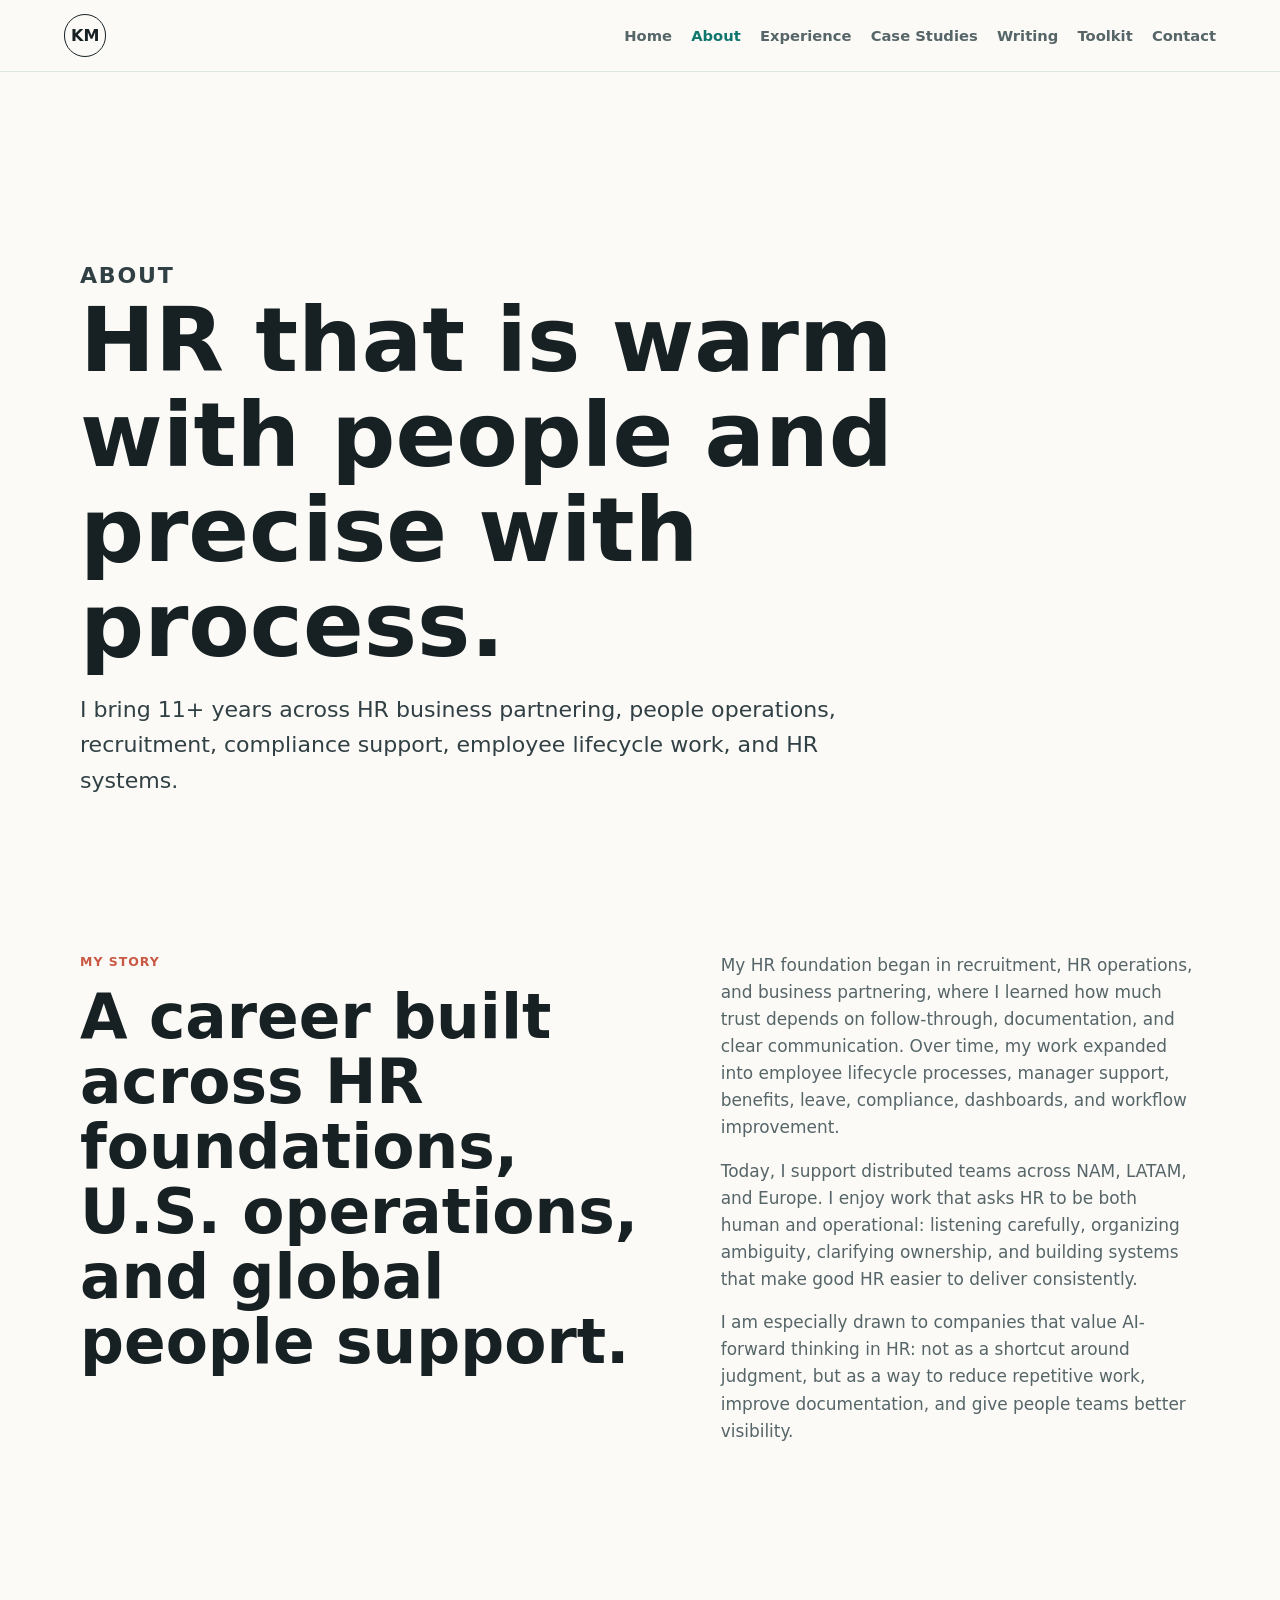
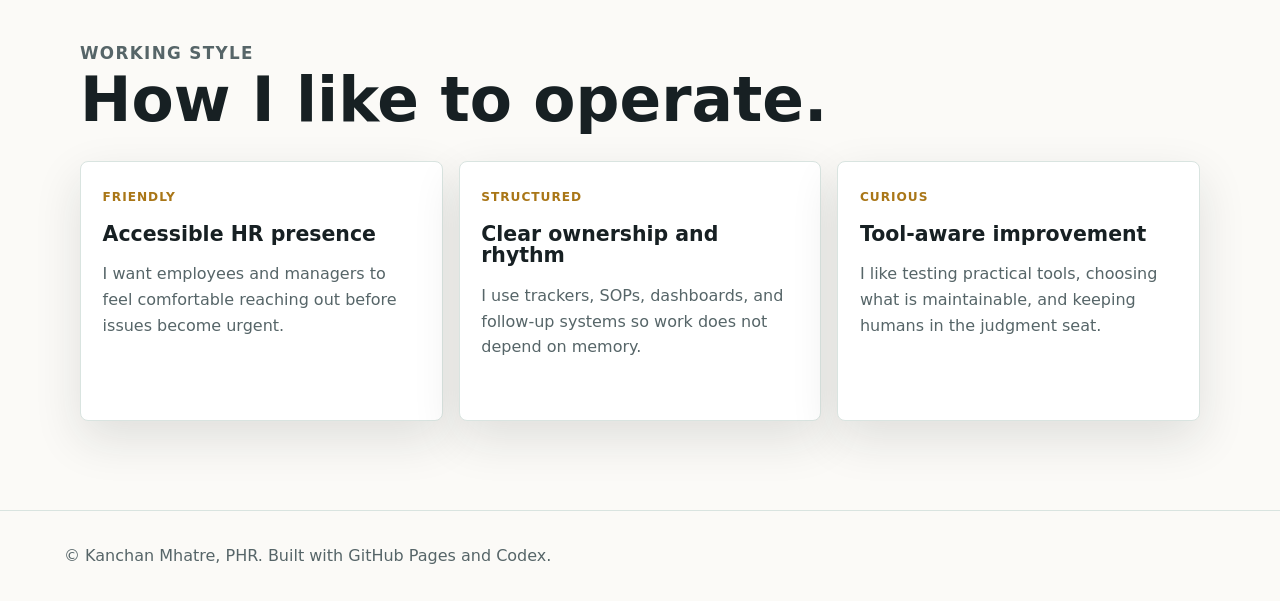
==== about.html @ 6a4d769d "Create shipping-ready portfolio pages" ====
<!doctype html>
<html lang="en">
  <head>
    <meta charset="utf-8">
    <meta name="viewport" content="width=device-width, initial-scale=1">
    <meta name="description" content="About Kanchan Mhatre, PHR: HRBP and People Operations professional with global HR operations and AI-enabled process improvement experience.">
    <title>About | Kanchan Mhatre, PHR</title>
    <link rel="stylesheet" href="styles.css">
  </head>
  <body>
    <header class="site-header">
      <a class="brand" href="index.html" aria-label="Kanchan Mhatre home">KM</a>
      <nav aria-label="Primary navigation">
        <a href="index.html">Home</a>
        <a aria-current="page" href="about.html">About</a>
        <a href="experience.html">Experience</a>
        <a href="case-studies.html">Case Studies</a>
        <a href="writing.html">Writing</a>
        <a href="toolkit.html">Toolkit</a>
        <a href="contact.html">Contact</a>
      </nav>
    </header>

    <main class="page">
      <section class="page-hero">
        <p class="eyebrow">About</p>
        <h1>HR that is warm with people and precise with process.</h1>
        <p>
          I bring 11+ years across HR business partnering, people operations,
          recruitment, compliance support, employee lifecycle work, and HR systems.
        </p>
      </section>

      <section class="section split">
        <div>
          <p class="eyebrow">My Story</p>
          <h2>A career built across HR foundations, U.S. operations, and global people support.</h2>
        </div>
        <div class="copy-stack">
          <p>
            My HR foundation began in recruitment, HR operations, and business
            partnering, where I learned how much trust depends on follow-through,
            documentation, and clear communication. Over time, my work expanded into
            employee lifecycle processes, manager support, benefits, leave, compliance,
            dashboards, and workflow improvement.
          </p>
          <p>
            Today, I support distributed teams across NAM, LATAM, and Europe. I enjoy
            work that asks HR to be both human and operational: listening carefully,
            organizing ambiguity, clarifying ownership, and building systems that make
            good HR easier to deliver consistently.
          </p>
          <p>
            I am especially drawn to companies that value AI-forward thinking in HR:
            not as a shortcut around judgment, but as a way to reduce repetitive work,
            improve documentation, and give people teams better visibility.
          </p>
        </div>
      </section>

      <section class="section">
        <div class="section-heading">
          <p class="eyebrow">Working Style</p>
          <h2>How I like to operate.</h2>
        </div>
        <div class="card-grid three">
          <article class="card">
            <span class="card-tag">Friendly</span>
            <h3>Accessible HR presence</h3>
            <p>I want employees and managers to feel comfortable reaching out before issues become urgent.</p>
          </article>
          <article class="card">
            <span class="card-tag">Structured</span>
            <h3>Clear ownership and rhythm</h3>
            <p>I use trackers, SOPs, dashboards, and follow-up systems so work does not depend on memory.</p>
          </article>
          <article class="card">
            <span class="card-tag">Curious</span>
            <h3>Tool-aware improvement</h3>
            <p>I like testing practical tools, choosing what is maintainable, and keeping humans in the judgment seat.</p>
          </article>
        </div>
      </section>
    </main>

    <footer>
      <p>© <span id="year"></span> Kanchan Mhatre, PHR. Built with GitHub Pages and Codex.</p>
    </footer>
    <script src="script.js"></script>
  </body>
</html>
---- styles.css ----
:root {
  color-scheme: light;
  --ink: #172023;
  --muted: #566568;
  --paper: #fbfaf7;
  --panel: #ffffff;
  --line: #d9e4e0;
  --teal: #0f766e;
  --coral: #c95845;
  --gold: #a97617;
  --sage: #eaf1ec;
  --shadow: 0 18px 48px rgba(22, 32, 35, 0.12);
}

* {
  box-sizing: border-box;
}

html {
  scroll-behavior: smooth;
}

body {
  margin: 0;
  background: var(--paper);
  color: var(--ink);
  font-family: Inter, ui-sans-serif, system-ui, -apple-system, BlinkMacSystemFont, "Segoe UI", sans-serif;
  line-height: 1.6;
}

a {
  color: inherit;
}

.site-header {
  position: sticky;
  z-index: 10;
  top: 0;
  display: flex;
  align-items: center;
  justify-content: space-between;
  gap: 1rem;
  padding: 0.9rem clamp(1rem, 5vw, 4rem);
  background: rgba(251, 250, 247, 0.92);
  border-bottom: 1px solid rgba(217, 228, 224, 0.92);
  backdrop-filter: blur(18px);
}

.brand {
  display: inline-grid;
  width: 2.65rem;
  height: 2.65rem;
  flex: 0 0 auto;
  place-items: center;
  border: 1px solid var(--ink);
  border-radius: 50%;
  font-weight: 850;
  text-decoration: none;
}

nav {
  display: flex;
  flex-wrap: wrap;
  justify-content: flex-end;
  gap: clamp(0.6rem, 1.8vw, 1.2rem);
  color: var(--muted);
  font-size: 0.92rem;
  font-weight: 750;
}

nav a,
.contact-links a,
.article-link {
  text-decoration: none;
}

nav a:hover,
nav a[aria-current="page"],
.contact-links a:hover,
.article-link:hover {
  color: var(--teal);
}

.hero {
  position: relative;
  min-height: 88vh;
  display: grid;
  align-items: end;
  padding: 7rem clamp(1rem, 6vw, 5rem) 5rem;
  overflow: hidden;
}

.hero::after {
  content: "";
  position: absolute;
  inset: 0;
  background:
    linear-gradient(90deg, rgba(251, 250, 247, 0.98) 0%, rgba(251, 250, 247, 0.86) 52%, rgba(251, 250, 247, 0.28) 100%),
    linear-gradient(0deg, rgba(23, 32, 35, 0.18), rgba(23, 32, 35, 0));
}

.hero-image {
  position: absolute;
  inset: 0;
  width: 100%;
  height: 100%;
  object-fit: cover;
}

.hero-content {
  position: relative;
  z-index: 1;
  max-width: 840px;
}

.page {
  padding-top: clamp(2.5rem, 5vw, 4rem);
}

.page-hero,
.section {
  width: min(1120px, calc(100% - 2rem));
  margin: 0 auto;
}

.page-hero {
  padding: clamp(3rem, 8vw, 7rem) 0 clamp(2.5rem, 5vw, 4rem);
}

.section {
  padding: clamp(3.5rem, 7vw, 6.5rem) 0;
}

.eyebrow {
  margin: 0 0 0.75rem;
  color: var(--coral);
  font-size: 0.78rem;
  font-weight: 850;
  letter-spacing: 0.08em;
  text-transform: uppercase;
}

h1,
h2,
h3,
p,
li {
  overflow-wrap: anywhere;
}

h1,
h2,
h3 {
  margin: 0;
  line-height: 1.06;
}

h1 {
  max-width: 10ch;
  font-size: clamp(3.8rem, 11vw, 8.5rem);
}

.page-hero h1 {
  max-width: 980px;
  font-size: clamp(3rem, 7vw, 6.4rem);
}

h2 {
  font-size: clamp(2rem, 4.8vw, 4rem);
}

h3 {
  font-size: 1.28rem;
}

.lede,
.page-hero p {
  max-width: 760px;
  color: #314044;
  font-size: clamp(1.08rem, 2vw, 1.38rem);
}

.lede {
  margin: 1.5rem 0 0;
}

.page-hero p {
  margin: 1.2rem 0 0;
}

.hero-actions {
  display: flex;
  flex-wrap: wrap;
  gap: 0.8rem;
  margin-top: 2rem;
}

.button {
  display: inline-flex;
  min-height: 3rem;
  align-items: center;
  justify-content: center;
  padding: 0.8rem 1.1rem;
  border: 1px solid var(--ink);
  border-radius: 6px;
  font-weight: 850;
  text-decoration: none;
}

.button.primary {
  background: var(--ink);
  color: white;
}

.button.secondary {
  background: rgba(255, 255, 255, 0.78);
}

.split,
.credentials,
.contact-panel {
  display: grid;
  grid-template-columns: minmax(0, 1fr) minmax(300px, 0.85fr);
  gap: clamp(2rem, 6vw, 5rem);
  align-items: start;
}

.copy-stack p {
  margin: 0;
  color: var(--muted);
  font-size: 1.06rem;
}

.copy-stack p + p {
  margin-top: 1rem;
}

.stats {
  display: grid;
  grid-template-columns: repeat(4, minmax(0, 1fr));
  gap: 1rem;
  padding-top: 0;
}

.stat {
  min-height: 174px;
  padding: 1.35rem;
  background: var(--sage);
  border: 1px solid var(--line);
  border-radius: 8px;
}

.stat strong {
  display: block;
  color: var(--teal);
  font-size: clamp(2.4rem, 5vw, 4rem);
  line-height: 1;
}

.stat span {
  display: block;
  margin-top: 0.8rem;
  color: #334245;
  font-weight: 750;
}

.section-heading {
  max-width: 880px;
  margin-bottom: 1.8rem;
}

.section-heading p {
  max-width: 720px;
  margin: 1rem 0 0;
  color: var(--muted);
  font-size: 1.05rem;
}

.card-grid,
.case-columns,
.tool-grid {
  display: grid;
  gap: 1rem;
}

.card-grid {
  grid-template-columns: repeat(4, minmax(0, 1fr));
}

.card-grid.three,
.case-columns,
.tool-grid {
  grid-template-columns: repeat(3, minmax(0, 1fr));
}

.card,
.tool-group {
  min-height: 260px;
  padding: 1.35rem;
  background: var(--panel);
  border: 1px solid var(--line);
  border-radius: 8px;
  box-shadow: var(--shadow);
}

.card p,
.tool-group p {
  margin: 1rem 0 0;
  color: var(--muted);
}

.card-tag {
  display: inline-flex;
  margin-bottom: 1rem;
  color: var(--gold);
  font-size: 0.76rem;
  font-weight: 850;
  letter-spacing: 0.08em;
  text-transform: uppercase;
}

.feature-band {
  display: flex;
  align-items: center;
  justify-content: space-between;
  gap: 2rem;
  padding: clamp(2rem, 5vw, 3.5rem);
  background: var(--ink);
  color: white;
  border-radius: 8px;
}

.feature-band p {
  max-width: 720px;
  color: rgba(255, 255, 255, 0.78);
}

.feature-band .button.primary {
  flex: 0 0 auto;
  border-color: white;
  background: white;
  color: var(--ink);
}

.article-list {
  display: grid;
  gap: 1rem;
}

.article-link {
  display: grid;
  gap: 0.45rem;
  padding: 1.25rem;
  background: var(--panel);
  border: 1px solid var(--line);
  border-radius: 8px;
}

.article-link span {
  color: var(--gold);
  font-size: 0.78rem;
  font-weight: 850;
  letter-spacing: 0.08em;
  text-transform: uppercase;
}

.article-link strong {
  font-size: clamp(1.2rem, 2vw, 1.65rem);
  line-height: 1.18;
}

.muted-link {
  color: var(--ink);
  opacity: 0.78;
}

.timeline {
  display: grid;
  gap: 1rem;
}

.role {
  display: grid;
  grid-template-columns: minmax(240px, 0.52fr) minmax(0, 1fr);
  gap: clamp(1rem, 4vw, 3rem);
  padding: 1.4rem 0;
  border-top: 1px solid var(--line);
}

.role:first-child {
  border-top: 0;
}

.role-meta {
  margin: 0.55rem 0 0;
  color: var(--muted);
  font-size: 0.96rem;
  font-weight: 750;
}

.clean-list {
  margin: 1.2rem 0 0;
  padding-left: 1.1rem;
  color: var(--muted);
}

.clean-list li + li {
  margin-top: 0.65rem;
}

.case-detail {
  border-top: 1px solid var(--line);
}

.case-detail h2 {
  max-width: 920px;
  margin-bottom: 1.6rem;
}

.case-columns > div {
  min-height: 230px;
  padding: 1.25rem;
  background: var(--panel);
  border: 1px solid var(--line);
  border-radius: 8px;
}

.case-columns p {
  margin: 0.85rem 0 0;
  color: var(--muted);
}

.blog-post {
  max-width: 920px;
  border-top: 1px solid var(--line);
}

.blog-kicker {
  display: flex;
  flex-wrap: wrap;
  gap: 0.65rem 1rem;
  align-items: center;
  margin-bottom: 1rem;
  color: var(--gold);
  font-size: 0.78rem;
  font-weight: 850;
  letter-spacing: 0.08em;
  text-transform: uppercase;
}

.blog-kicker time {
  color: var(--muted);
}

.blog-post h2 {
  max-width: 820px;
  font-size: clamp(2rem, 5vw, 4rem);
}

.blog-post p {
  max-width: 780px;
  margin: 1.1rem 0 0;
  color: #405053;
  font-size: 1.08rem;
}

.pill-list {
  display: flex;
  flex-wrap: wrap;
  gap: 0.55rem;
  margin: 1.2rem 0 0;
  padding: 0;
  list-style: none;
}

.pill-list li {
  padding: 0.45rem 0.7rem;
  background: white;
  border: 1px solid var(--line);
  border-radius: 999px;
  color: #334245;
  font-size: 0.94rem;
  font-weight: 750;
}

.contact-links {
  display: grid;
  gap: 0.85rem;
  margin: 0;
  color: var(--muted);
  font-size: 1.08rem;
}

.contact-links a {
  padding-bottom: 0.3rem;
  border-bottom: 1px solid var(--line);
  color: var(--ink);
  font-weight: 850;
}

footer {
  padding: 2rem clamp(1rem, 5vw, 4rem);
  color: var(--muted);
  border-top: 1px solid var(--line);
}

footer p {
  margin: 0;
}

@media (max-width: 980px) {
  .stats,
  .card-grid,
  .card-grid.three,
  .case-columns,
  .tool-grid {
    grid-template-columns: repeat(2, minmax(0, 1fr));
  }

  nav {
    max-width: 650px;
  }
}

@media (max-width: 760px) {
  .hero {
    min-height: 82vh;
    padding-top: 4rem;
  }

  .hero::after {
    background:
      linear-gradient(180deg, rgba(251, 250, 247, 0.96) 0%, rgba(251, 250, 247, 0.82) 58%, rgba(251, 250, 247, 0.22) 100%),
      linear-gradient(0deg, rgba(23, 32, 35, 0.18), rgba(23, 32, 35, 0));
  }

  .site-header {
    align-items: flex-start;
  }

  .split,
  .credentials,
  .contact-panel,
  .role,
  .feature-band,
  .stats,
  .card-grid,
  .card-grid.three,
  .case-columns,
  .tool-grid {
    grid-template-columns: 1fr;
  }

  .feature-band {
    display: grid;
  }
}

@media (max-width: 560px) {
  nav {
    max-width: 310px;
    gap: 0.45rem 0.7rem;
    font-size: 0.84rem;
  }

  .brand {
    width: 2.45rem;
    height: 2.45rem;
  }

  h1 {
    font-size: clamp(3.25rem, 17vw, 5.2rem);
  }
}
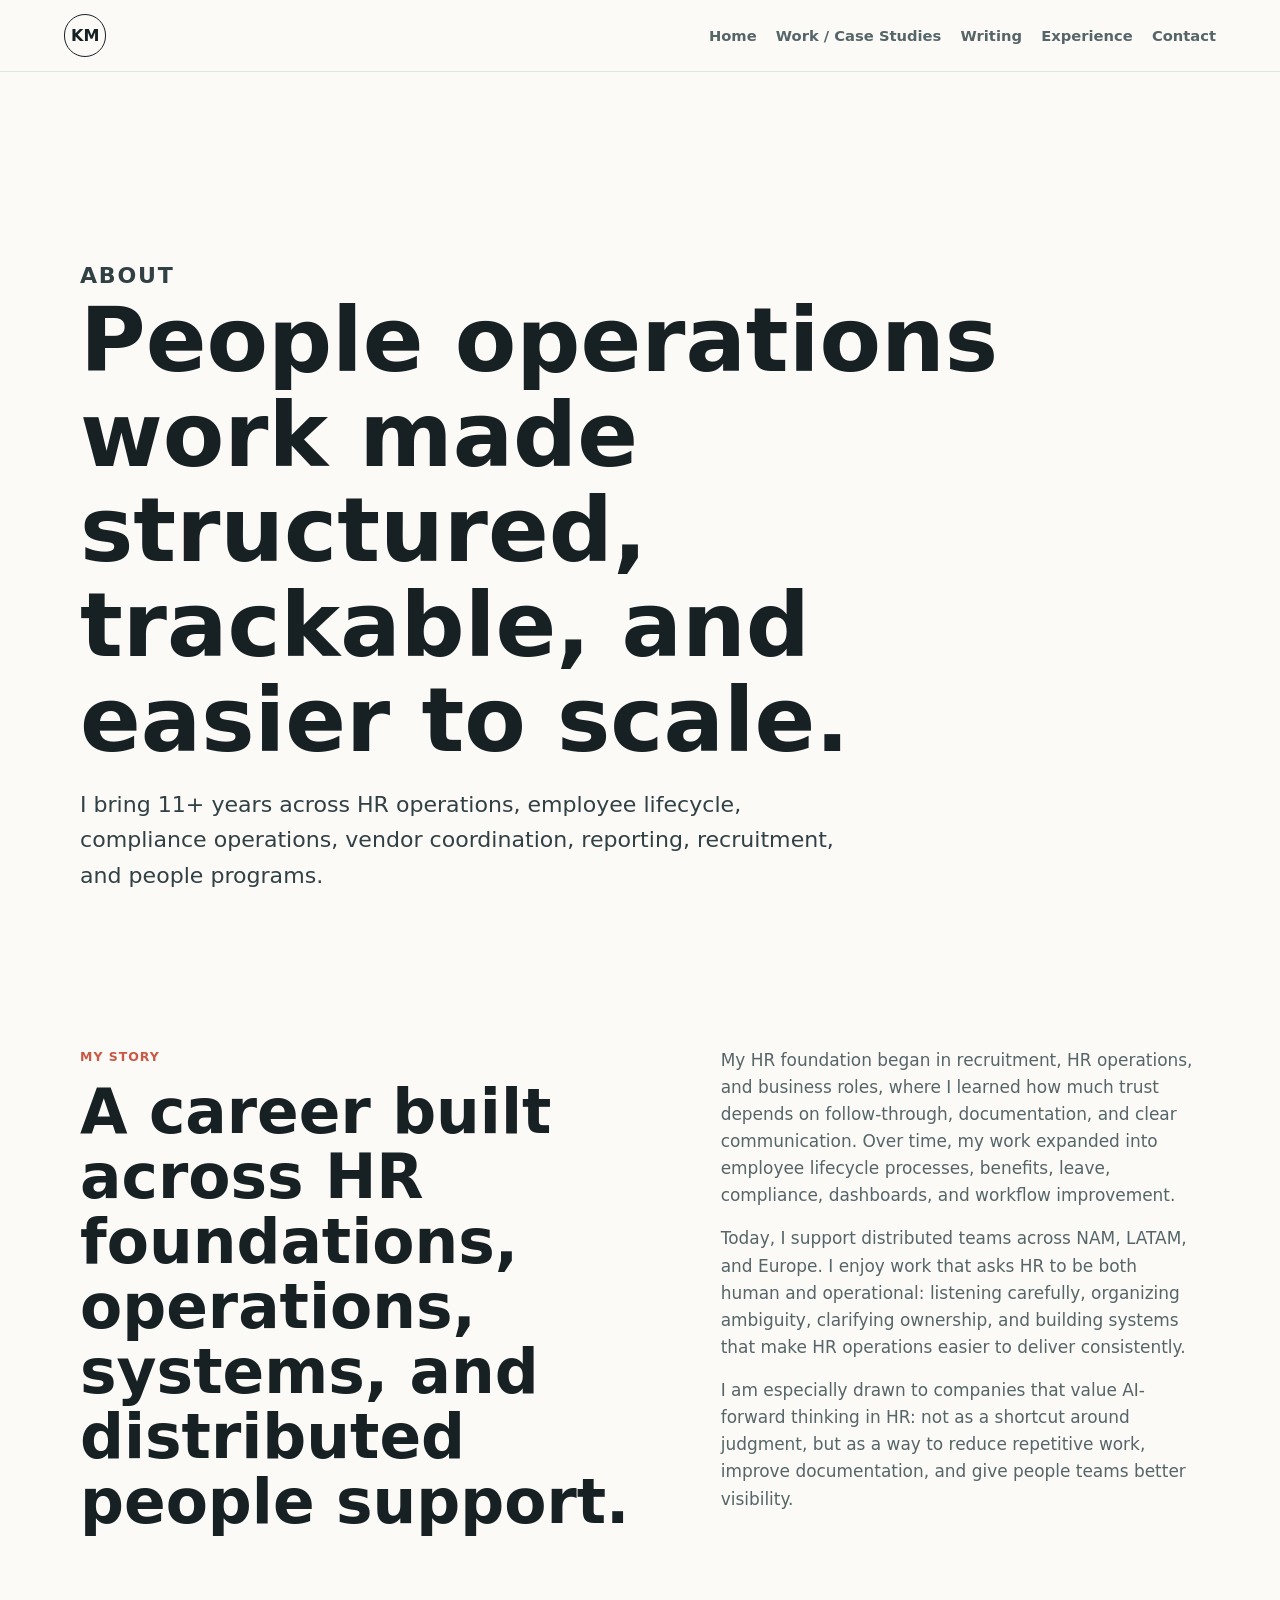
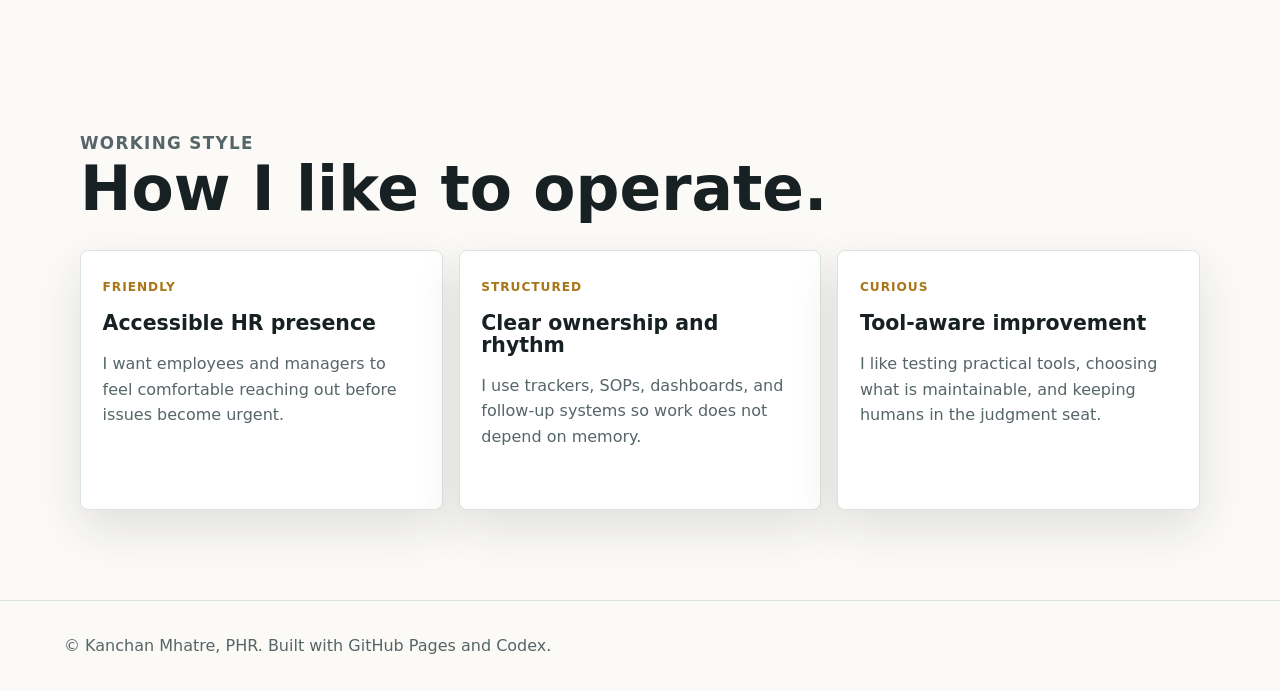
==== commit 8a3de80e: "Reposition site for People Ops systems work" ====
--- a/about.html
+++ b/about.html
@@ -3,7 +3,7 @@
   <head>
     <meta charset="utf-8">
     <meta name="viewport" content="width=device-width, initial-scale=1">
-    <meta name="description" content="About Kanchan Mhatre, PHR: HRBP and People Operations professional with global HR operations and AI-enabled process improvement experience.">
+    <meta name="description" content="About Kanchan Mhatre, PHR: People Operations, HR Operations, HR Systems, workflow design, documentation, and scalable HR processes.">
     <title>About | Kanchan Mhatre, PHR</title>
     <link rel="stylesheet" href="styles.css">
   </head>
@@ -12,11 +12,9 @@
       <a class="brand" href="index.html" aria-label="Kanchan Mhatre home">KM</a>
       <nav aria-label="Primary navigation">
         <a href="index.html">Home</a>
-        <a aria-current="page" href="about.html">About</a>
+        <a href="case-studies.html">Work / Case Studies</a>
+        <a href="writing.html">Writing</a>
         <a href="experience.html">Experience</a>
-        <a href="case-studies.html">Case Studies</a>
-        <a href="writing.html">Writing</a>
-        <a href="toolkit.html">Toolkit</a>
         <a href="contact.html">Contact</a>
       </nav>
     </header>
@@ -24,31 +22,31 @@
     <main class="page">
       <section class="page-hero">
         <p class="eyebrow">About</p>
-        <h1>HR that is warm with people and precise with process.</h1>
+        <h1>People operations work made structured, trackable, and easier to scale.</h1>
         <p>
-          I bring 11+ years across HR business partnering, people operations,
-          recruitment, compliance support, employee lifecycle work, and HR systems.
+          I bring 11+ years across HR operations, employee lifecycle, compliance
+          operations, vendor coordination, reporting, recruitment, and people programs.
         </p>
       </section>
 
       <section class="section split">
         <div>
           <p class="eyebrow">My Story</p>
-          <h2>A career built across HR foundations, U.S. operations, and global people support.</h2>
+          <h2>A career built across HR foundations, operations, systems, and distributed people support.</h2>
         </div>
         <div class="copy-stack">
           <p>
             My HR foundation began in recruitment, HR operations, and business
-            partnering, where I learned how much trust depends on follow-through,
+            roles, where I learned how much trust depends on follow-through,
             documentation, and clear communication. Over time, my work expanded into
-            employee lifecycle processes, manager support, benefits, leave, compliance,
+            employee lifecycle processes, benefits, leave, compliance,
             dashboards, and workflow improvement.
           </p>
           <p>
             Today, I support distributed teams across NAM, LATAM, and Europe. I enjoy
             work that asks HR to be both human and operational: listening carefully,
             organizing ambiguity, clarifying ownership, and building systems that make
-            good HR easier to deliver consistently.
+            HR operations easier to deliver consistently.
           </p>
           <p>
             I am especially drawn to companies that value AI-forward thinking in HR:
--- a/styles.css
+++ b/styles.css
@@ -277,7 +277,7 @@
 }
 
 .card-grid,
-.case-columns,
+.case-grid,
 .tool-grid {
   display: grid;
   gap: 1rem;
@@ -288,12 +288,20 @@
 }
 
 .card-grid.three,
-.case-columns,
 .tool-grid {
   grid-template-columns: repeat(3, minmax(0, 1fr));
 }
 
+.card-grid.five {
+  grid-template-columns: repeat(5, minmax(0, 1fr));
+}
+
+.case-grid {
+  grid-template-columns: repeat(2, minmax(0, 1fr));
+}
+
 .card,
+.case-grid article,
 .tool-group {
   min-height: 260px;
   padding: 1.35rem;
@@ -304,6 +312,7 @@
 }
 
 .card p,
+.case-grid p,
 .tool-group p {
   margin: 1rem 0 0;
   color: var(--muted);
@@ -408,26 +417,13 @@
   margin-top: 0.65rem;
 }
 
-.case-detail {
+.case-study {
   border-top: 1px solid var(--line);
 }
 
-.case-detail h2 {
+.case-study h2 {
   max-width: 920px;
   margin-bottom: 1.6rem;
-}
-
-.case-columns > div {
-  min-height: 230px;
-  padding: 1.25rem;
-  background: var(--panel);
-  border: 1px solid var(--line);
-  border-radius: 8px;
-}
-
-.case-columns p {
-  margin: 0.85rem 0 0;
-  color: var(--muted);
 }
 
 .blog-post {
@@ -464,6 +460,12 @@
   font-size: 1.08rem;
 }
 
+.blog-post .excerpt {
+  color: #314044;
+  font-size: 1.2rem;
+  font-weight: 650;
+}
+
 .pill-list {
   display: flex;
   flex-wrap: wrap;
@@ -512,7 +514,8 @@
   .stats,
   .card-grid,
   .card-grid.three,
-  .case-columns,
+  .card-grid.five,
+  .case-grid,
   .tool-grid {
     grid-template-columns: repeat(2, minmax(0, 1fr));
   }
@@ -546,7 +549,8 @@
   .stats,
   .card-grid,
   .card-grid.three,
-  .case-columns,
+  .card-grid.five,
+  .case-grid,
   .tool-grid {
     grid-template-columns: 1fr;
   }
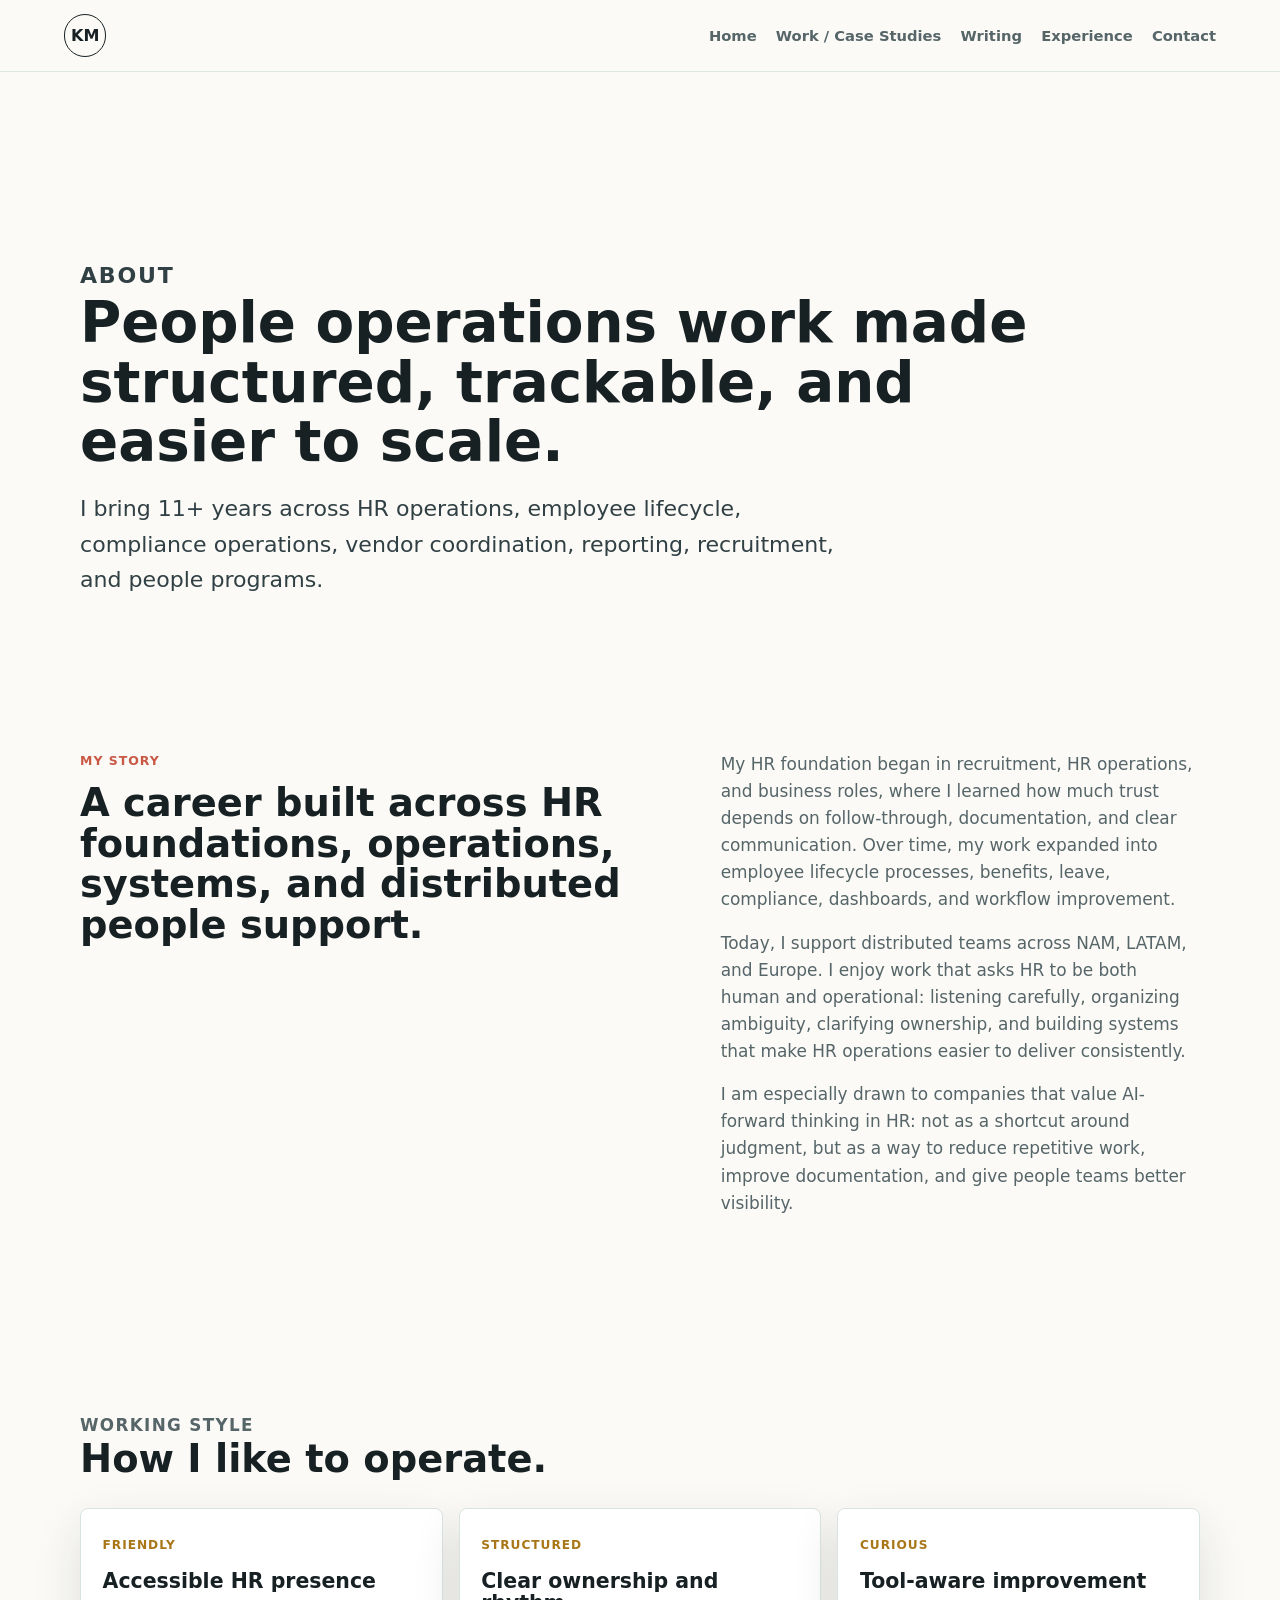
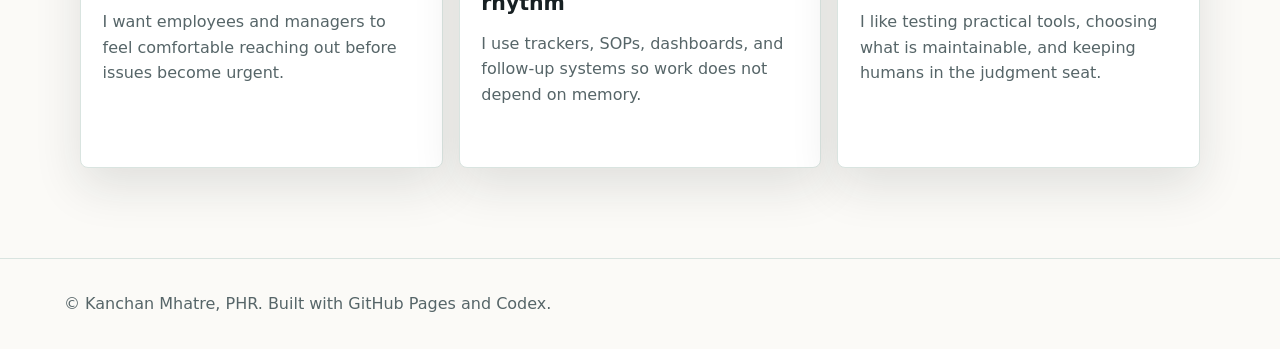
==== commit 31d2429a: "Force fresh stylesheet on portfolio pages" ====
--- a/about.html
+++ b/about.html
@@ -5,7 +5,7 @@
     <meta name="viewport" content="width=device-width, initial-scale=1">
     <meta name="description" content="About Kanchan Mhatre, PHR: People Operations, HR Operations, HR Systems, workflow design, documentation, and scalable HR processes.">
     <title>About | Kanchan Mhatre, PHR</title>
-    <link rel="stylesheet" href="styles.css">
+    <link rel="stylesheet" href="styles.css?v=20260704-namefirst">
   </head>
   <body>
     <header class="site-header">
--- a/styles.css
+++ b/styles.css
@@ -83,10 +83,10 @@
 
 .hero {
   position: relative;
-  min-height: 88vh;
-  display: grid;
-  align-items: end;
-  padding: 7rem clamp(1rem, 6vw, 5rem) 5rem;
+  min-height: 72vh;
+  display: grid;
+  align-items: center;
+  padding: 5rem clamp(1rem, 6vw, 5rem) 4rem;
   overflow: hidden;
 }
 
@@ -110,7 +110,7 @@
 .hero-content {
   position: relative;
   z-index: 1;
-  max-width: 840px;
+  max-width: 880px;
 }
 
 .page {
@@ -156,17 +156,32 @@
 }
 
 h1 {
-  max-width: 10ch;
-  font-size: clamp(3.8rem, 11vw, 8.5rem);
+  max-width: 760px;
+  font-size: clamp(2.6rem, 5.4vw, 4.55rem);
+  letter-spacing: 0;
+}
+
+.hero h1 {
+  max-width: 920px;
+  font-size: clamp(3.2rem, 6vw, 5.1rem);
+}
+
+.hero-title {
+  max-width: 880px;
+  margin: 0.65rem 0 0;
+  color: #314044;
+  font-size: clamp(1.55rem, 3vw, 2.35rem);
+  font-weight: 850;
+  line-height: 1.12;
 }
 
 .page-hero h1 {
   max-width: 980px;
-  font-size: clamp(3rem, 7vw, 6.4rem);
+  font-size: clamp(2.25rem, 4.4vw, 3.75rem);
 }
 
 h2 {
-  font-size: clamp(2rem, 4.8vw, 4rem);
+  font-size: clamp(1.65rem, 3vw, 2.65rem);
 }
 
 h3 {
@@ -182,6 +197,13 @@
 
 .lede {
   margin: 1.5rem 0 0;
+}
+
+.hero-body {
+  max-width: 760px;
+  margin: 1rem 0 0;
+  color: var(--muted);
+  font-size: 1.05rem;
 }
 
 .page-hero p {
@@ -450,7 +472,7 @@
 
 .blog-post h2 {
   max-width: 820px;
-  font-size: clamp(2rem, 5vw, 4rem);
+  font-size: clamp(1.9rem, 4vw, 3.2rem);
 }
 
 .blog-post p {
@@ -527,8 +549,8 @@
 
 @media (max-width: 760px) {
   .hero {
-    min-height: 82vh;
-    padding-top: 4rem;
+    min-height: auto;
+    padding-top: 4.5rem;
   }
 
   .hero::after {
@@ -573,6 +595,14 @@
   }
 
   h1 {
-    font-size: clamp(3.25rem, 17vw, 5.2rem);
-  }
-}
+    font-size: clamp(2.3rem, 11vw, 3.45rem);
+  }
+
+  .hero h1 {
+    font-size: clamp(3rem, 13vw, 4.2rem);
+  }
+
+  .hero-title {
+    font-size: clamp(1.35rem, 7vw, 2rem);
+  }
+}
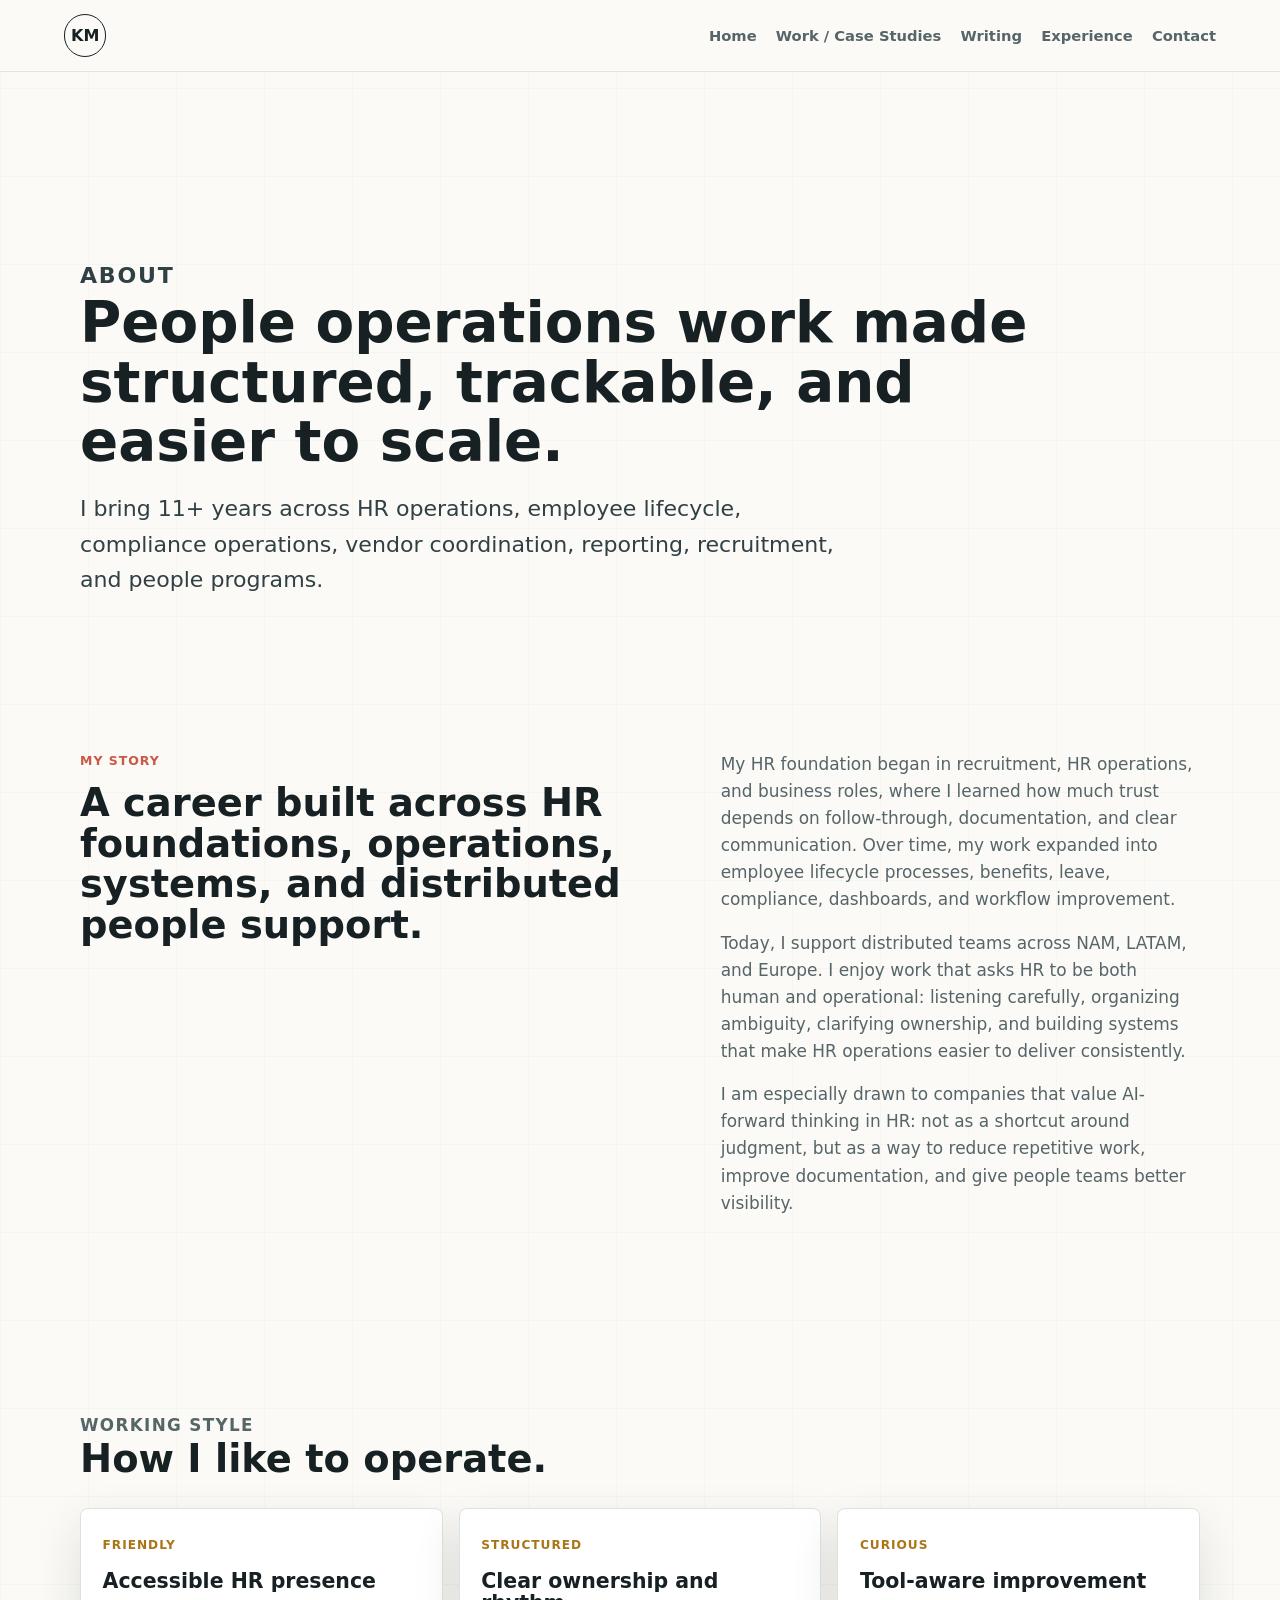
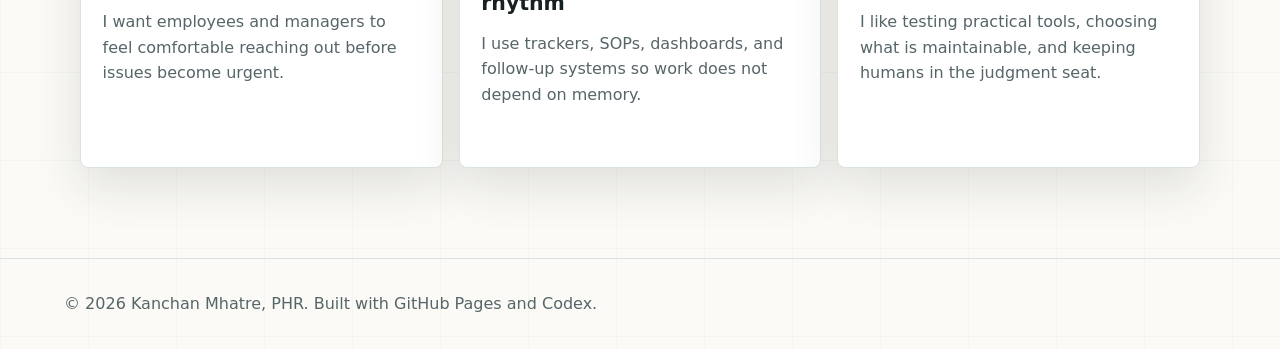
==== commit 3075618c: "Add proof-focused homepage polish" ====
--- a/about.html
+++ b/about.html
@@ -5,7 +5,7 @@
     <meta name="viewport" content="width=device-width, initial-scale=1">
     <meta name="description" content="About Kanchan Mhatre, PHR: People Operations, HR Operations, HR Systems, workflow design, documentation, and scalable HR processes.">
     <title>About | Kanchan Mhatre, PHR</title>
-    <link rel="stylesheet" href="styles.css?v=20260704-namefirst">
+    <link rel="stylesheet" href="styles.css?v=20260704-proof">
   </head>
   <body>
     <header class="site-header">
--- a/styles.css
+++ b/styles.css
@@ -9,7 +9,10 @@
   --coral: #c95845;
   --gold: #a97617;
   --sage: #eaf1ec;
+  --rose-soft: #f6e9e5;
+  --blue-soft: #e7eef4;
   --shadow: 0 18px 48px rgba(22, 32, 35, 0.12);
+  --sharp-shadow: 0 24px 70px rgba(23, 32, 35, 0.14);
 }
 
 * {
@@ -22,7 +25,11 @@
 
 body {
   margin: 0;
-  background: var(--paper);
+  background:
+    linear-gradient(rgba(15, 118, 110, 0.035) 1px, transparent 1px),
+    linear-gradient(90deg, rgba(169, 118, 23, 0.035) 1px, transparent 1px),
+    var(--paper);
+  background-size: 88px 88px;
   color: var(--ink);
   font-family: Inter, ui-sans-serif, system-ui, -apple-system, BlinkMacSystemFont, "Segoe UI", sans-serif;
   line-height: 1.6;
@@ -30,6 +37,16 @@
 
 a {
   color: inherit;
+}
+
+.progress-bar {
+  position: fixed;
+  z-index: 30;
+  top: 0;
+  left: 0;
+  width: 0%;
+  height: 3px;
+  background: linear-gradient(90deg, var(--teal), var(--gold), var(--coral));
 }
 
 .site-header {
@@ -113,6 +130,29 @@
   max-width: 880px;
 }
 
+.availability {
+  display: inline-flex;
+  align-items: center;
+  gap: 0.6rem;
+  margin-bottom: 1.4rem;
+  padding: 0.5rem 0.8rem;
+  background: rgba(255, 255, 255, 0.74);
+  border: 1px solid rgba(217, 228, 224, 0.96);
+  border-radius: 999px;
+  color: #334245;
+  font-size: 0.88rem;
+  font-weight: 800;
+  box-shadow: 0 10px 30px rgba(23, 32, 35, 0.08);
+}
+
+.availability span {
+  width: 0.55rem;
+  height: 0.55rem;
+  border-radius: 999px;
+  background: var(--teal);
+  box-shadow: 0 0 0 5px rgba(15, 118, 110, 0.13);
+}
+
 .page {
   padding-top: clamp(2.5rem, 5vw, 4rem);
 }
@@ -129,6 +169,33 @@
 
 .section {
   padding: clamp(3.5rem, 7vw, 6.5rem) 0;
+}
+
+.reveal {
+  opacity: 0;
+  transform: translateY(20px);
+  transition: opacity 0.7s ease, transform 0.7s ease;
+}
+
+.reveal.on {
+  opacity: 1;
+  transform: translateY(0);
+}
+
+.reveal-group .reveal:nth-child(2) {
+  transition-delay: 0.06s;
+}
+
+.reveal-group .reveal:nth-child(3) {
+  transition-delay: 0.12s;
+}
+
+.reveal-group .reveal:nth-child(4) {
+  transition-delay: 0.18s;
+}
+
+.reveal-group .reveal:nth-child(5) {
+  transition-delay: 0.24s;
 }
 
 .eyebrow {
@@ -270,6 +337,7 @@
   background: var(--sage);
   border: 1px solid var(--line);
   border-radius: 8px;
+  box-shadow: 0 14px 34px rgba(23, 32, 35, 0.06);
 }
 
 .stat strong {
@@ -298,6 +366,10 @@
   font-size: 1.05rem;
 }
 
+.proof-section {
+  width: min(1240px, calc(100% - 2rem));
+}
+
 .card-grid,
 .case-grid,
 .tool-grid {
@@ -320,6 +392,112 @@
 
 .case-grid {
   grid-template-columns: repeat(2, minmax(0, 1fr));
+}
+
+.proof-grid {
+  display: grid;
+  grid-template-columns: repeat(3, minmax(0, 1fr));
+  gap: 1rem;
+}
+
+.proof-card {
+  min-height: 360px;
+  background: rgba(255, 255, 255, 0.86);
+  border: 1px solid var(--line);
+  border-radius: 8px;
+  box-shadow: var(--sharp-shadow);
+  overflow: hidden;
+}
+
+.proof-card.featured {
+  grid-column: span 2;
+  display: grid;
+  grid-template-columns: minmax(220px, 0.62fr) minmax(0, 1fr);
+}
+
+.proof-visual {
+  min-height: 150px;
+  display: grid;
+  place-items: center;
+  background:
+    linear-gradient(135deg, rgba(15, 118, 110, 0.18), rgba(169, 118, 23, 0.18)),
+    var(--sage);
+  color: var(--teal);
+  font-size: clamp(3.2rem, 8vw, 5.8rem);
+  font-weight: 900;
+  letter-spacing: 0;
+}
+
+.proof-visual.teal {
+  background: var(--sage);
+  color: var(--teal);
+}
+
+.proof-visual.coral {
+  background: var(--rose-soft);
+  color: var(--coral);
+}
+
+.proof-visual.gold {
+  background: #f4ecd8;
+  color: var(--gold);
+}
+
+.proof-visual.ink {
+  background: var(--blue-soft);
+  color: var(--ink);
+  font-size: clamp(2.7rem, 6vw, 4.8rem);
+}
+
+.proof-body {
+  padding: 1.35rem;
+}
+
+.proof-meta {
+  display: flex;
+  flex-wrap: wrap;
+  gap: 0.45rem;
+  margin-bottom: 0.9rem;
+}
+
+.proof-meta span {
+  padding: 0.3rem 0.5rem;
+  border: 1px solid var(--line);
+  border-radius: 999px;
+  color: var(--gold);
+  font-size: 0.72rem;
+  font-weight: 850;
+  letter-spacing: 0.06em;
+  text-transform: uppercase;
+}
+
+.proof-body p {
+  margin: 0.85rem 0 0;
+  color: var(--muted);
+}
+
+.proof-list {
+  margin: 1rem 0 0;
+  padding-left: 1rem;
+  color: #334245;
+  font-size: 0.96rem;
+  font-weight: 650;
+}
+
+.proof-list li + li {
+  margin-top: 0.4rem;
+}
+
+.proof-body a {
+  display: inline-flex;
+  margin-top: 1.1rem;
+  color: var(--teal);
+  font-weight: 850;
+  text-decoration: none;
+}
+
+.proof-body a:hover {
+  color: var(--coral);
 }
 
 .card,
@@ -373,6 +551,45 @@
   color: var(--ink);
 }
 
+.capability-band {
+  width: min(1240px, calc(100% - 2rem));
+  padding: clamp(2.4rem, 5vw, 4rem);
+  background: rgba(255, 255, 255, 0.7);
+  border: 1px solid var(--line);
+  border-radius: 8px;
+  box-shadow: var(--sharp-shadow);
+}
+
+.capability-grid {
+  display: grid;
+  grid-template-columns: repeat(4, minmax(0, 1fr));
+  gap: 1rem;
+}
+
+.capability-grid article {
+  min-height: 230px;
+  padding: 1.2rem;
+  background: var(--paper);
+  border: 1px solid var(--line);
+  border-radius: 8px;
+}
+
+.capability-grid span {
+  color: var(--coral);
+  font-size: 0.78rem;
+  font-weight: 900;
+  letter-spacing: 0.08em;
+}
+
+.capability-grid h3 {
+  margin-top: 1.2rem;
+}
+
+.capability-grid p {
+  margin: 0.85rem 0 0;
+  color: var(--muted);
+}
+
 .article-list {
   display: grid;
   gap: 1rem;
@@ -538,8 +755,15 @@
   .card-grid.three,
   .card-grid.five,
   .case-grid,
-  .tool-grid {
+  .tool-grid,
+  .proof-grid,
+  .capability-grid {
     grid-template-columns: repeat(2, minmax(0, 1fr));
+  }
+
+  .proof-card.featured {
+    grid-column: span 2;
+    grid-template-columns: 1fr;
   }
 
   nav {
@@ -573,8 +797,14 @@
   .card-grid.three,
   .card-grid.five,
   .case-grid,
-  .tool-grid {
+  .tool-grid,
+  .proof-grid,
+  .capability-grid {
     grid-template-columns: 1fr;
+  }
+
+  .proof-card.featured {
+    grid-column: span 1;
   }
 
   .feature-band {
@@ -605,4 +835,9 @@
   .hero-title {
     font-size: clamp(1.35rem, 7vw, 2rem);
   }
-}
+
+  .availability {
+    align-items: flex-start;
+    border-radius: 8px;
+  }
+}
